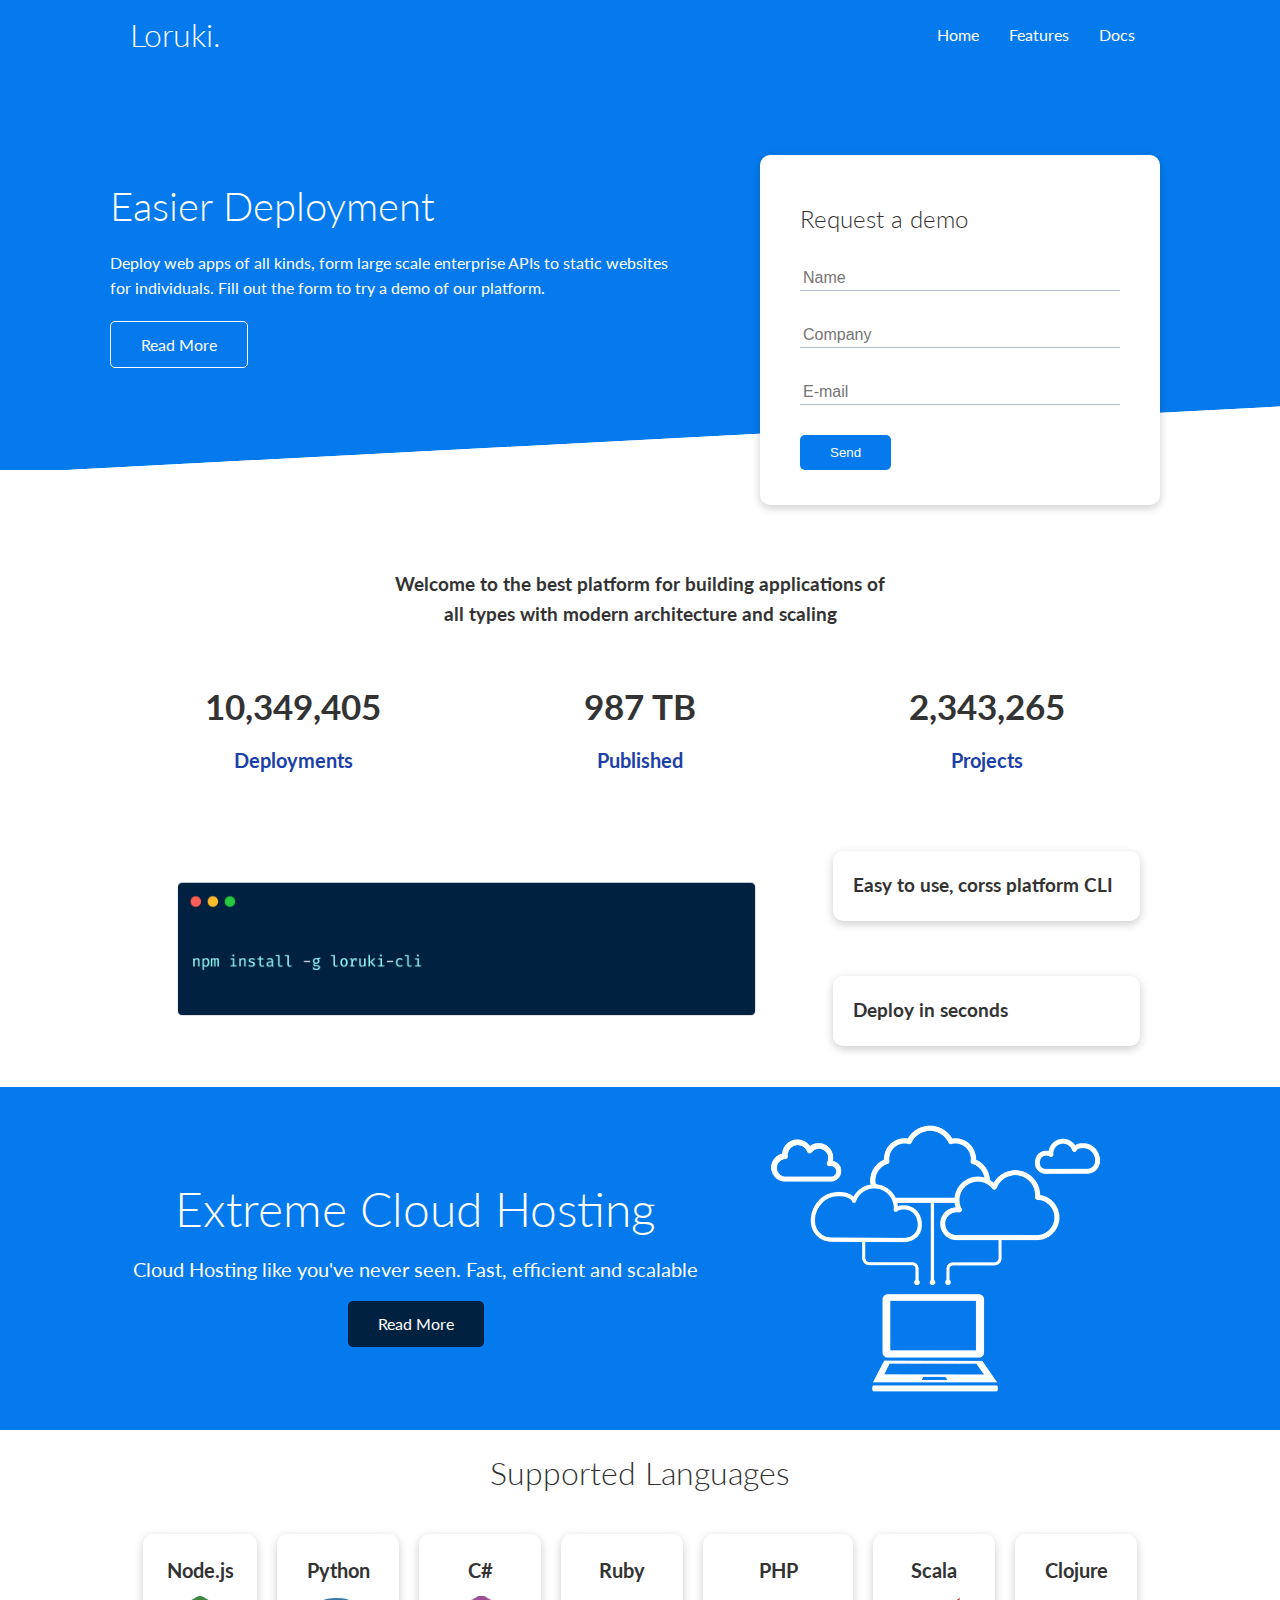
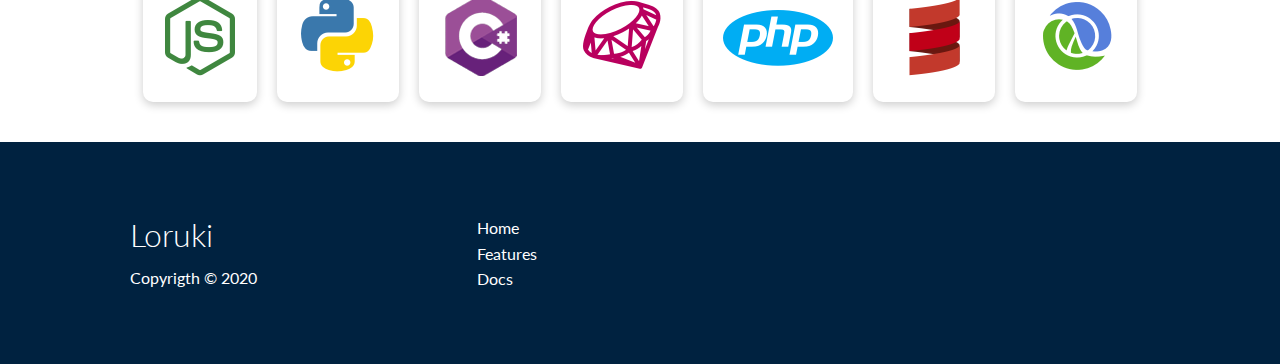
==== index.html @ a3d75307 "Add files via upload" ====
<!DOCTYPE html>
<html lang="en">
  <head>
    <meta charset="UTF-8" />
    <meta name="viewport" content="width=device-width, initial-scale=1.0" />
    <link rel="stylesheet" href="https://cdnjs.cloudflare.com/ajax/libs/font-awesome/5.15.1/css/all.min.css" integrity="sha512-+4zCK9k+qNFUR5X+cKL9EIR+ZOhtIloNl9GIKS57V1MyNsYpYcUrUeQc9vNfzsWfV28IaLL3i96P9sdNyeRssA==" crossorigin="anonymous" />
    <link rel="stylesheet" href="./css/utilities.css" />
    <link rel="stylesheet" href="./css/style.css" />
    <title>Loruki | Cloud Hosting For Everyonet</title>
  </head>
  <body>
    <!-- Navbar -->
    <div class="navbar">
      <div class="container flex">
        <h1 class="logo">Loruki.</h1>
        <nav>
          <ul>
            <li>
              <a href="index.html">Home</a>
            </li>
            <li>
              <a href="features.html">Features</a>
            </li>
            <li>
              <a href="docs.html">Docs</a>
            </li>
          </ul>
        </nav>
      </div>
    </div>

    <!-- Showcase -->
    <section class="showcase">
      <div class="container grid">
        <div class="showcase-text">
          <h1>Easier Deployment</h1>
          <p>Deploy web apps of all kinds, form large scale enterprise APIs to static websites for individuals. Fill out the form to try a demo of our platform.</p>
          <a href="features.html" class="btn btn-outline">Read More</a>
        </div>
        <div class="showcase-form card">
          <h2>Request a demo</h2>
          <form>
            <div class="form-control">
              <input type="text" name="name" placeholder="Name" required />
            </div>
            <div class="form-control">
              <input type="text" name="company" placeholder="Company" required />
            </div>
            <div class="form-control">
              <input type="email" name="email" placeholder="E-mail" required />
            </div>
            <input type="submit" value="Send" class="btn btn-primary" />
          </form>
        </div>
      </div>
    </section>
    <!-- Stats -->
    <section class="stats">
      <div class="container">
        <h3 class="stats-heading text-center my-1">Welcome to the best platform for building applications of all types with modern architecture and scaling</h3>
        <div class="grid grid-3 text-center my-4">
          <div>
            <i class="fas fa-server fa-3x"></i>
            <h3>10,349,405</h3>
            <p class="text-secondary">Deployments</p>
          </div>
          <div>
            <i class="fas fa-upload fa-3x"></i>
            <h3>987 TB</h3>
            <p class="text-secondary">Published</p>
          </div>
          <div>
            <i class="fas fa-project-diagram fa-3x"></i>
            <h3>2,343,265</h3>
            <p class="text-secondary">Projects</p>
          </div>
        </div>
      </div>
    </section>

    <!-- CLI -->
    <section class="cli">
      <div class="container grid">
        <img src="./images/cli.png" alt="" />
        <div class="card">
          <h3>Easy to use, corss platform CLI</h3>
        </div>
        <div class="card">
          <h3>Deploy in seconds</h3>
        </div>
      </div>
    </section>

    <!-- Cloud -->
    <section class="cloud bg-primary my-2 py-2">
      <div class="container grid">
        <div class="text-center">
          <h2 class="lg">Extreme Cloud Hosting</h2>
          <p class="lead my-1">Cloud Hosting like you've never seen. Fast, efficient and scalable</p>
          <a href="features.html" class="btn btn-dark">Read More</a>
        </div>
        <img src="./images/cloud.png" alt="" />
      </div>
    </section>

    <!-- Supported Laguages -->
    <section class="languages">
      <h2 class="md text-center my-2">Supported Languages</h2>
      <div class="container flex">
        <div class="card">
          <h4>Node.js</h4>
          <img src="./images/logos/node.png" alt="node.js support" />
        </div>
        <div class="card">
          <h4>Python</h4>
          <img src="./images/logos/python.png" alt="python support" />
        </div>
        <div class="card">
          <h4>C#</h4>
          <img src="./images/logos/csharp.png" alt="C# support" />
        </div>
        <div class="card">
          <h4>Ruby</h4>
          <img src="./images/logos/ruby.png" alt="Ruby support" />
        </div>
        <div class="card">
          <h4>PHP</h4>
          <img src="./images/logos/php.png" alt="PHP support" />
        </div>
        <div class="card">
          <h4>Scala</h4>
          <img src="./images/logos/scala.png" alt="Scala support" />
        </div>
        <div class="card">
          <h4>Clojure</h4>
          <img src="./images/logos/clojure.png" alt="Clojure support" />
        </div>
      </div>
    </section>

    <!-- Footer -->
    <footer class="footer bg-dark py-5">
      <div class="container grid grid-3">
        <div>
          <h1>Loruki</h1>
          <p>Copyrigth &copy; 2020</p>
        </div>
        <nav>
          <ul>
            <li><a href="index.html">Home</a></li>
            <li><a href="features.html">Features</a></li>
            <li><a href="docs.html">Docs</a></li>
          </ul>
        </nav>
        <div class="social">
          <a href="#"><i class="fab fa-github fa-2x"></i></a>
          <a href="#"><i class="fab fa-facebook fa-2x"></i></a>
          <a href="#"><i class="fab fa-instagram fa-2x"></i></a>
          <a href="#"><i class="fab fa-twitter fa-2x"></i></a>
        </div>
      </div>
    </footer>
  </body>
</html>
---- css/utilities.css ----
/* Utilities */
.container {
  max-width: 1100px;
  margin: 0 auto;
  overflow: auto;
  padding: 0 40px;
}

.card {
  background-color: white;
  color: #333;
  border-radius: 10px;
  box-shadow: 0 3px 10px rgba(0, 0, 0, 0.2);
  padding: 20px;
  margin: 10px;
}

.btn {
  display: inline-block;
  padding: 10px 30px;
  cursor: pointer;
  background: var(--primary-color);
  color: white;
  border: none;
  border-radius: 5px;
}

.btn-outline {
  background-color: transparent;
  border: 1px #fff solid;
}

.btn:hover {
  transform: scale(0.98);
}

/* Backgrounds & colored buttons */
.bg-primary,
.btn-primary {
  background-color: var(--primary-color);
  color: white;
}

.bg-secondary,
.btn-secondary {
  background-color: var(--secondary-color);
  color: white;
}

.bg-dark,
.btn-dark {
  background-color: var(--dark-color);
  color: white;
}

.bg-light,
.btn-light {
  background-color: var(--light-color);
  color: #333;
}

.bg-primary a,
.btn-primary a,
.bg-secondary a,
.btn-secondary a,
.bg-dark a,
.btn-dark a,
.btn-light a {
  color: white;
}
/* Text Colors */
.text-primary {
  color: var(--primary-color);
}

.text-secondary {
  color: var(--secondary-color);
}

.text-dark {
  color: var(--dark-color);
}

.text-light {
  color: var(--light-color);
}

/* Text sizes */
.lead {
  font-size: 20px;
}
.sm {
  font-size: 1rem;
}

.md {
  font-size: 2rem;
}

.lg {
  font-size: 3rem;
}

.xl {
  font-size: 4rem;
}

.text-center {
  text-align: center;
}

/* Alert */
.alert {
  background-color: var(--light-color);
  padding: 10px 20px;
  font-weight: bold;
  margin: 15px 0;
}
.alert i {
  margin-right: 10px;
}
.alert-success {
  background-color: var(--success-color);
  color: white;
}
.alert-error {
  background-color: var(--error-color);
  color: white;
}

.flex {
  display: flex;
  justify-content: center;
  align-items: center;
  height: 100%;
}

.grid {
  display: grid;
  grid-template-columns: repeat(2, 1fr);
  gap: 20px;
  justify-content: center;
  align-items: center;
  height: 100%;
}

.grid-3 {
  grid-template-columns: repeat(3, 1fr);
}

/* Margin */
.my-1 {
  margin: 1rem 0;
}
.my-2 {
  margin: 1.5rem 0;
}
.my-3 {
  margin: 2rem 0;
}
.my-4 {
  margin: 3rem 0;
}
.my-5 {
  margin: 4rem 0;
}

.m-1 {
  margin: 1rem;
}
.m-2 {
  margin: 1.5rem;
}
.m-3 {
  margin: 2rem;
}
.m-4 {
  margin: 3rem;
}
.m-5 {
  margin: 4rem;
}

/* Padding */
.py-1 {
  padding: 1rem 0;
}
.py-2 {
  padding: 1.5rem 0;
}
.py-3 {
  padding: 2rem 0;
}
.py-4 {
  padding: 3rem 0;
}
.py-5 {
  padding: 4rem 0;
}

.p-1 {
  padding: 1rem;
}
.p-2 {
  padding: 1.5rem;
}
.p-3 {
  padding: 2rem;
}
.p-4 {
  padding: 3rem;
}
.p-5 {
  padding: 4rem;
}
---- css/style.css ----
@import url("https://fonts.googleapis.com/css2?family=Lato:wght@300&display=swap");

:root {
  --primary-color: #047aed;
  --secondary-color: #1c3fa8;
  --dark-color: #002240;
  --light-color: #f4f4f4;
  --success-color: #5cb85c;
  --error-color: #d9534f;
}

* {
  box-sizing: border-box;
  padding: 0;
  margin: 0;
}

body {
  font-family: "Lato", sans-serif;
  color: #333;
  line-height: 1.6;
}

ul {
  list-style-type: none;
}

a {
  text-decoration: none;
  color: #333;
}

h1,
h2 {
  font-weight: 300;
  line-height: 1.2;
  margin: 10px 0;
}

p {
  margin: 10px 0;
}

img {
  width: 100%;
}

code,
pre {
  background-color: #333;
  color: white;
  padding: 10px;
}

/* Navbar */
.navbar {
  background: var(--primary-color);
  color: white;
  height: 70px;
}

.navbar ul {
  display: flex;
}
.navbar a {
  color: white;
  padding: 10px;
  margin: 0 5px;
}

.navbar a:hover {
  border-bottom: 2px white solid;
}

.navbar .flex {
  justify-content: space-between;
}

/* Showcase */
.showcase {
  height: 400px;
  background: var(--primary-color);
  color: white;
  position: relative;
}

.showcase h1 {
  font-size: 40px;
}

.showcase p {
  margin: 20px 0;
}

.showcase .grid {
  grid-template-columns: 55% 45%;
  gap: 40px;
  overflow: visible;
}

.showcase-form {
  position: relative;
  top: 60px;
  height: 350px;
  width: 400px;
  padding: 40px;
  z-index: 100;
  justify-self: flex-end;
  animation: slideInFromRight 1s ease-in;
}
.showcase-text {
  animation: slideInFromLeft 1s ease-in;
}

.showcase-form .form-control {
  margin: 30px 0;
}

.showcase-form input[type="text"],
.showcase-form input[type="email"] {
  border: 0;
  border-bottom: 1px solid #b4becb;
  width: 100%;
  padding: 3px;
  font-size: 16px;
}

.showcase-form input:focus {
  outline: none;
}

.showcase::before,
.showcase::after {
  content: "";
  position: absolute;
  height: 100px;
  bottom: -70px;
  right: 0;
  left: 0;
  background-color: white;
  transform: skewY(-3deg);
  -webkit-transform: skewY(-3deg);
  -moz-transform: skewY(-3deg);
  -ms-transform: skewY(-3deg);
}

/* Stats */

.stats {
  padding-top: 100px;
  animation: slideInFromBottom 1s ease-in;
}

.stats-heading {
  max-width: 500px;
  margin: auto;
}

.stats .grid h3 {
  font-size: 35px;
}

.stats .grid p {
  font-size: 20px;
  font-weight: bold;
}

/* Cli */
.cli .grid {
  grid-template-columns: repeat(3, 1fr);
  grid-template-rows: repeat(2, 1fr);
}

.cli .grid > *:first-child {
  grid-column: 1 / span 2;
  grid-row: 1 / span 2;
}

/* Cloud */
.cloud .grid {
  grid-template-columns: 4fr 3fr;
}

/* Languages */
.languages .flex {
  flex-wrap: wrap;
}
.languages .card {
  text-align: center;
  margin: 18px 10px 40px;
  transition: transform 0.2s ease;
}
.languages .card h4 {
  font-size: 20px;
  margin-bottom: 10px;
}

.languages .card:hover {
  transform: translateY(-15px);
}

/* Features */
.features-head img {
  width: 200px;
  justify-self: flex-end;
}
.features-sub-head img {
  width: 300px;
  justify-self: flex-end;
}

.features-main .card > i {
  margin-right: 20px;
}

.features-main .grid > *:first-child {
  grid-column: 1 / span 3;
}
.features-main .grid > *:nth-child(2) {
  grid-column: 1 / span 2;
}

.features-main .grid {
  padding: 30px;
}

/* Docs */
.docs-head img {
  width: 200px;
  justify-self: flex-end;
}
.docs-main h3 {
  margin: 20px 0;
}
.docs-main .grid {
  grid-template-columns: 1fr 2fr;
  align-items: flex-start;
}

.docs-main nav li {
  font-size: 17px;
  padding-bottom: 5px;
  margin-bottom: 5px;
  border-bottom: 1px #ccc solid;
}

.docs-main a:hover {
  font-weight: bold;
}

/* Footer */
.footer .social a {
  margin: 0 10px;
}

/* Animations */
@keyframes slideInFromLeft {
  0% {
    transform: translateX(-100%);
  }
  100% {
    transform: translateX(0);
  }
}
@keyframes slideInFromRight {
  0% {
    transform: translateX(100%);
  }
  100% {
    transform: translateX(0);
  }
}
@keyframes slideInFromTop {
  0% {
    transform: translateY(-100%);
  }
  100% {
    transform: translateY(0);
  }
}
@keyframes slideInFromBottom {
  0% {
    transform: translateY(100%);
  }
  100% {
    transform: translateY(0);
  }
}

/* Tablets and under */
@media screen and (max-width: 768px) {
  .grid,
  .showcase .grid,
  .stats .grid,
  .cli .grid,
  .cloud .grid,
  .features-main .grid,
  .docs-main .grid {
    grid-template-columns: 1fr;
    grid-template-rows: 1fr;
  }

  .showcase {
    height: auto;
  }
  .showcase-text {
    text-align: center;
    margin-top: 40px;
    animation: slideInFromTop 1s ease-in;
  }
  .showcase-form {
    justify-self: center;
    margin: auto;
    animation: slideInFromBottom 1s ease-in;
  }

  .cli .grid > *:first-child {
    grid-column: 1;
    grid-row: 1;
  }

  .features-head,
  .features-sub-head,
  .docs-head {
    text-align: center;
  }
  .features-head img,
  .features-sub-head img,
  .docs-head img {
    justify-self: center;
  }

  .features-main .grid > *:first-child,
  .features-main .grid > :nth-child(2) {
    grid-column: 1;
  }
}

/* Mobile */
@media screen and (max-width: 500px) {
  .navbar {
    height: 110px;
  }
  .navbar .flex {
    flex-direction: column;
  }

  .navbar ul {
    padding: 10px;
    background-color: rgba(0, 0, 0, 0.1);
  }
}
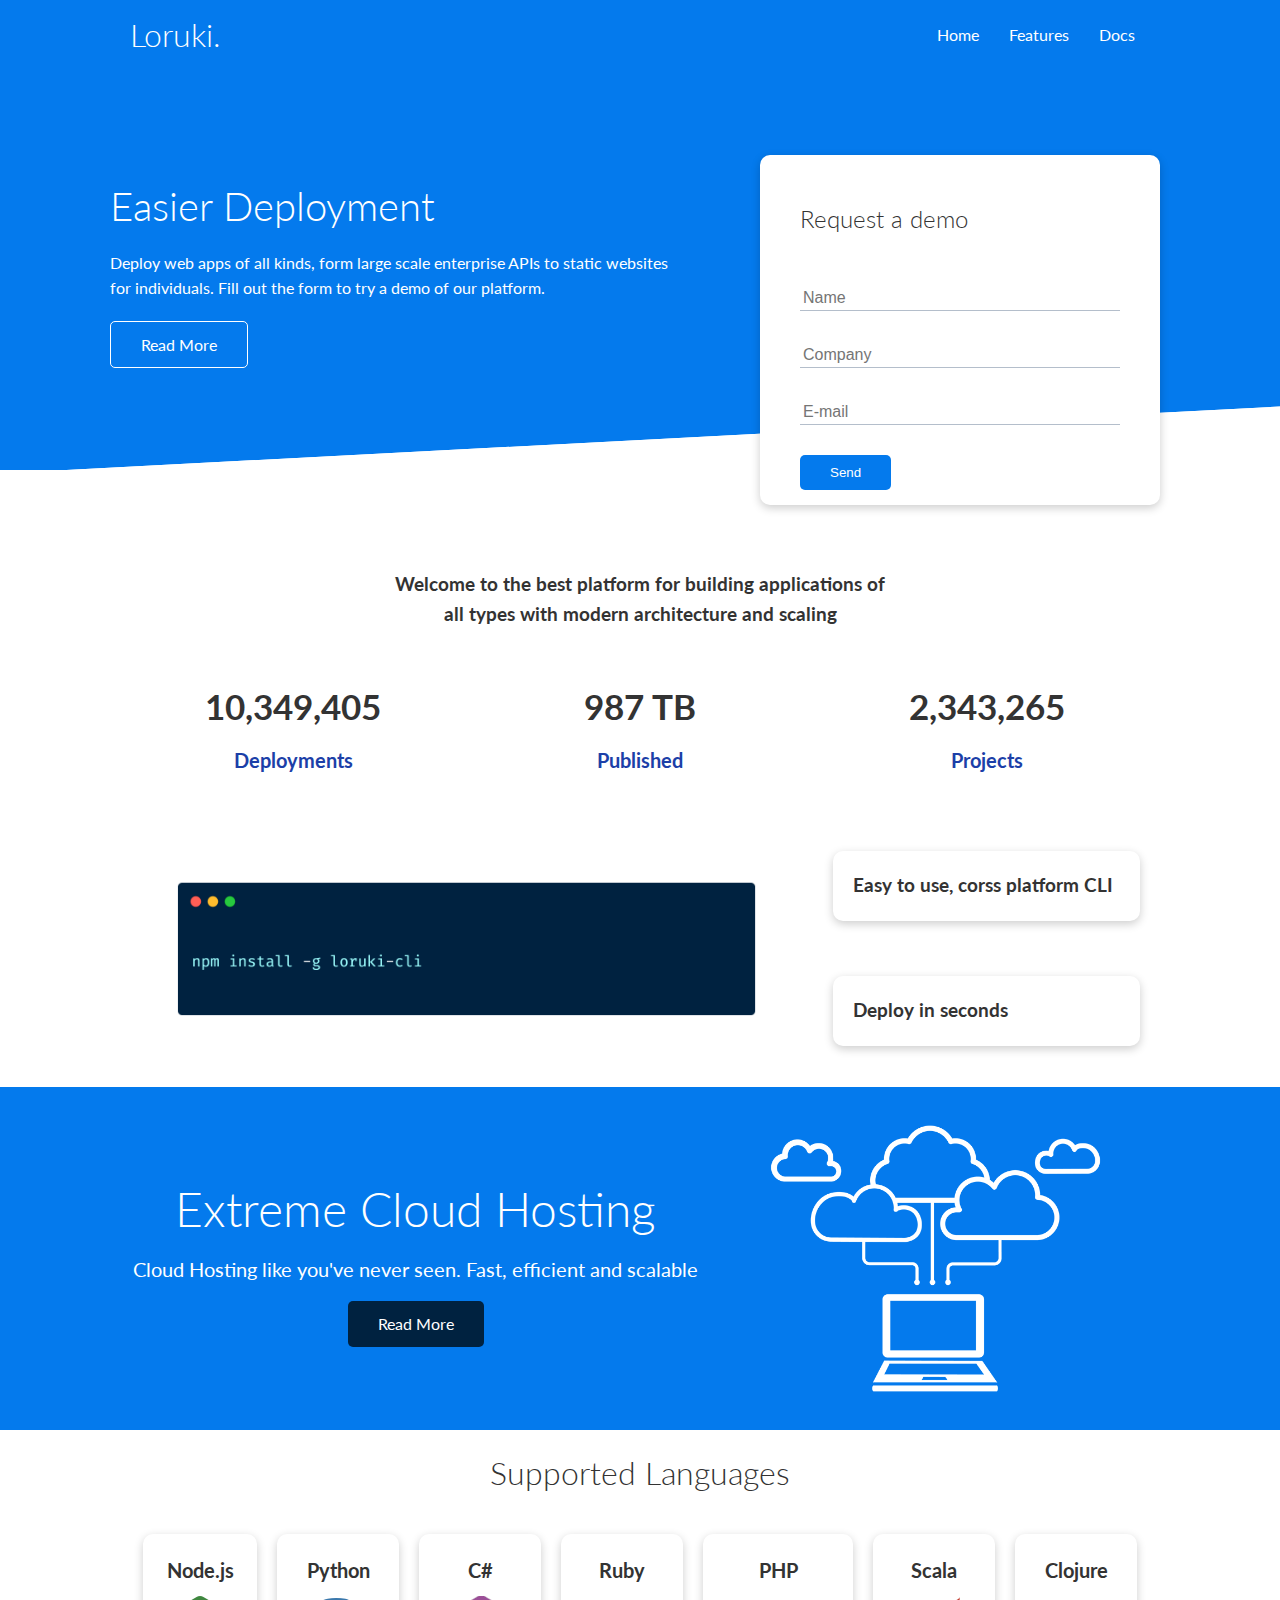
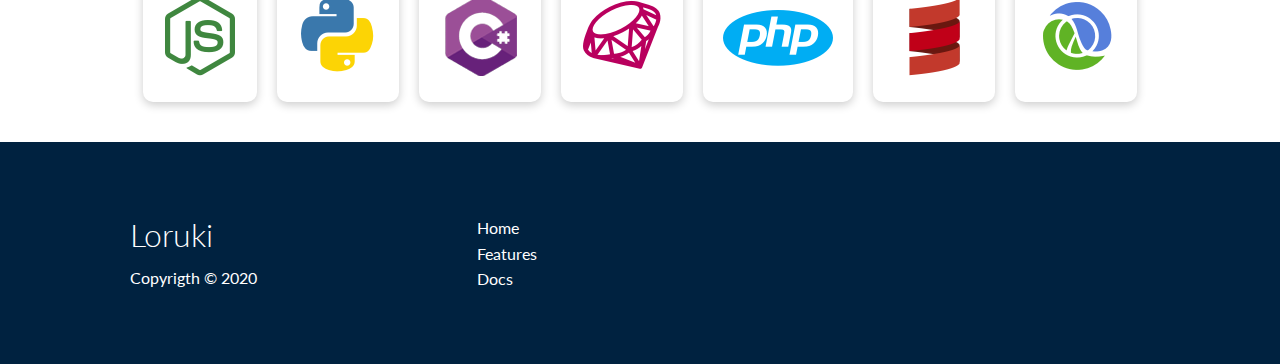
==== commit f978b340: "Add files via upload" ====
--- a/index.html
+++ b/index.html
@@ -39,7 +39,12 @@
         </div>
         <div class="showcase-form card">
           <h2>Request a demo</h2>
-          <form>
+          <form name="contact" netlify-honeypot="bot-field" method="POST" data-netlify="true">
+            <input type="hidden" name="form-name" value="contact" />
+            <p class="hidden">
+              <label>Don’t fill this out if you’re human: <input name="bot-field" /></label>
+            </p>
+
             <div class="form-control">
               <input type="text" name="name" placeholder="Name" required />
             </div>
--- a/css/style.css
+++ b/css/style.css
@@ -50,6 +50,11 @@
   background-color: #333;
   color: white;
   padding: 10px;
+}
+
+.hidden {
+  visibility: hidden;
+  height: 0;
 }
 
 /* Navbar */
